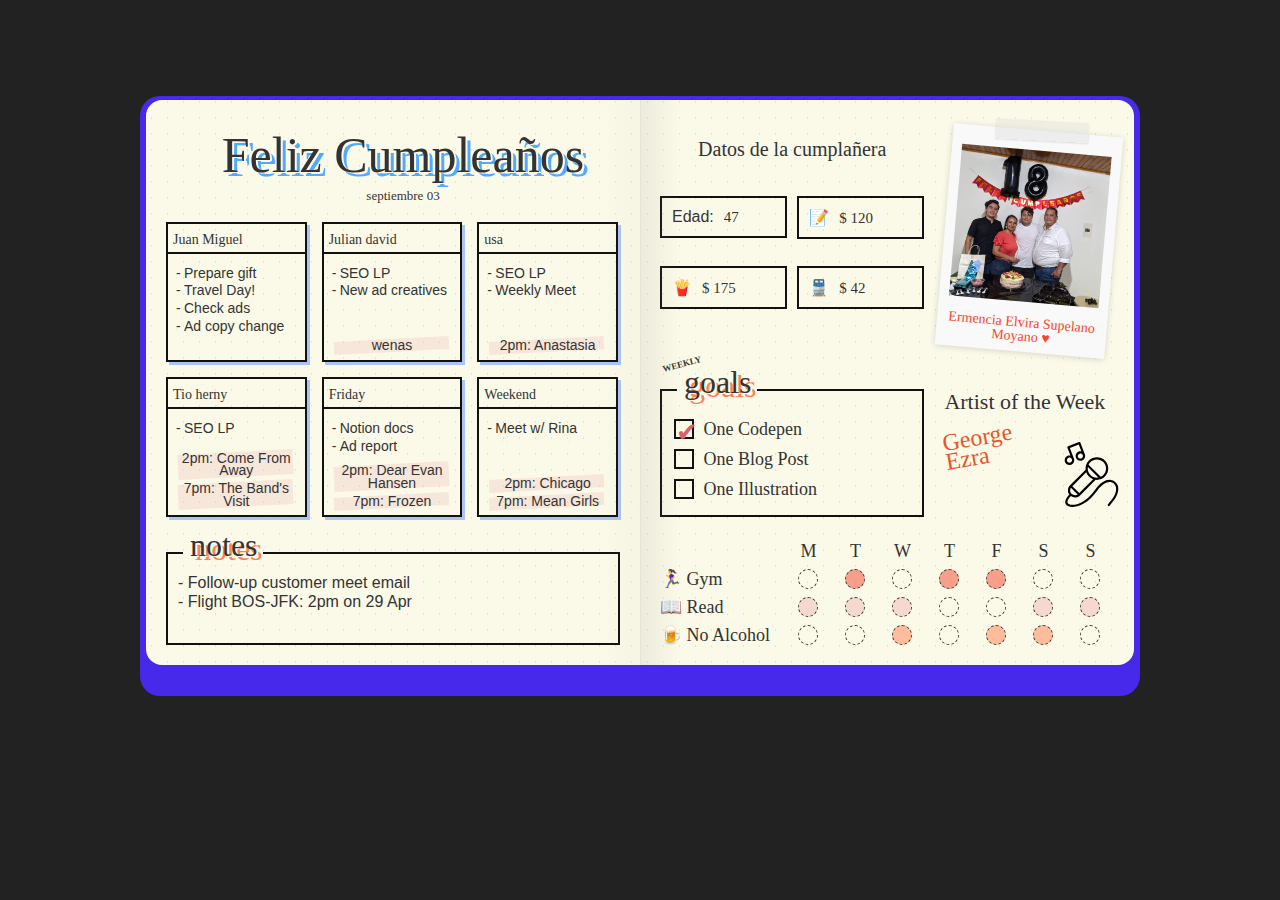
==== css-grid-bullet-journal/index.html @ 6446b3a5 "first commit" ====
<!doctype html>
<!--[if lte IE 9]>
<html lang="en" class="oldie">
<![endif]-->
<!--[if gt IE 9]><!-->
<html lang="en">
<!--<![endif]-->

<head>
  <meta charset="utf-8">
  <meta name="viewport" content="width=device-width, initial-scale=1">
  <title>Feliz cumpleaños</title>
  <link rel="icon" type="image/png"
    href="https://happysundaydesayunos.com/wp-content/uploads/2019/05/A-instagram-globos.jpg" sizes="20x20">
  <link rel="stylesheet" media="all" href="style.css" />
</head>

<body>
  <div class="main-content">
    <div class="notebook">
      <div class="notebook__inner">
        <div class="title">
          <h1>Feliz Cumpleaños</h1>
          <h3>septiembre 03</h3>
        </div>
        <div class="days">
          <div class="days__item">
            <div class="days__day">Juan Miguel</div>
            <div class="days__list">
              <p>Prepare gift</p>
              <p>Travel Day!</p>
              <p>Check ads</p>
              <p>Ad copy change</p>
            </div>
          </div>
          <div class="days__item">
            <div class="days__day">Julian david</div>
            <div class="days__list">
              <p>SEO LP</p>
              <p>New ad creatives</p>
              <div class="highlighted">
                <div class="text"> <span>wenas</span></div>
              </div>
            </div>
          </div>
          <div class="days__item">
            <div class="days__day">usa</div>
            <div class="days__list">
              <p>SEO LP</p>
              <p>Weekly Meet</p>
              <div class="highlighted">
                <div class="text"> <span>2pm: Anastasia</span></div>
              </div>
            </div>
          </div>
          <div class="days__item">
            <div class="days__day">Tio herny</div>
            <div class="days__list">
              <p>SEO LP</p>
              <div class="highlighted">
                <div class="text"> <span>2pm: Come From Away</span></div>
                <div class="text"> <span>7pm: The Band's Visit</span></div>
              </div>
            </div>
          </div>
          <div class="days__item">
            <div class="days__day">Friday</div>
            <div class="days__list">
              <p>Notion docs</p>
              <p>Ad report</p>
              <div class="highlighted">
                <div class="text"> <span>2pm: Dear Evan Hansen</span></div>
                <div class="text"> <span>7pm: Frozen</span></div>
              </div>
            </div>
          </div>
          <div class="days__item">
            <div class="days__day">Weekend</div>
            <div class="days__list">
              <p>Meet w/ Rina</p>
              <div class="highlighted">
                <div class="text"> <span>2pm: Chicago</span></div>
                <div class="text"> <span>7pm: Mean Girls</span></div>
              </div>
            </div>
          </div>
        </div>
        <div class="notes"><span>notes</span>
          <div class="notes__list">
            - Follow-up customer meet email<br />- Flight BOS-JFK: 2pm on 29 Apr</div>
        </div>
        <div class="expenses">
          <h4>Datos de la cumplañera</h4>
          <div class="expenses__box"><span class="expenses__title">Edad:</span><span class="expenses__amount"> 47</span>
          </div>
          <div class="expenses__box"><span class="expenses__title">📝</span><span class="expenses__amount">$ 120</span>
          </div>
          <div class="expenses__box"><span class="expenses__title">🍟</span><span class="expenses__amount">$ 175</span>
          </div>
          <div class="expenses__box"><span class="expenses__title">🚆</span><span class="expenses__amount">$ 42</span>
          </div>

        </div>
        <div class="picture">
          <div class="picture__border"><img src="1.jpeg" />
            <figcaption>
              Ermencia Elvira Supelano Moyano &hearts; </figcaption>
          </div>
        </div>
        <div class="goals"><span>weekly</span><span>goals</span>
          <div class="goals__inner">
            <div class="goals__list">
              <div class="goals__item">
                <div class="goals__item__checkbox"> <span>&#10004;</span></div>
                <div class="goals__item__desc">One Codepen </div>
              </div>
              <div class="goals__item">
                <div class="goals__item__checkbox"></div>
                <div class="goals__item__desc">One Blog Post</div>
              </div>
              <div class="goals__item">
                <div class="goals__item__checkbox"></div>
                <div class="goals__item__desc">One Illustration</div>
              </div>
            </div>
          </div>
        </div>
        <div class="music">
          <div class="music__title">Artist of the Week</div>
          <div class="music__artist">George Ezra</div>
          <svg viewBox="0 0 444.18 444.18">
            <path
              d="M400.348,294.485c-8.014-20.093-24.798-33.091-46.049-35.662c-34.474-4.172-72.55,19.051-104.452,63.713   C178.301,422.701,110.164,429.493,90.976,429.168c-16.64-0.268-27.452-5.433-30.785-10.433   c-8.769-13.154,9.513-36.94,20.978-48.972c8.255,6.058,18.181,9.334,28.613,9.334c12.955,0,25.134-5.045,34.294-14.206   l106.461-106.46c2.786,0.3,5.602,0.467,8.444,0.467c20.7,0,40.162-8.062,54.801-22.7c14.638-14.638,22.699-34.1,22.699-54.801   c0-20.701-8.062-40.163-22.699-54.801c-30.219-30.217-79.385-30.215-109.602,0c-14.638,14.638-22.699,34.1-22.699,54.801   c0,2.842,0.167,5.658,0.467,8.444L75.488,296.304c-9.161,9.16-14.206,21.339-14.206,34.294c0,10.412,3.265,20.319,9.3,28.564   c-4.132,4.317-10.097,11.035-15.416,18.867c-16.741,24.653-13.295,40.269-7.456,49.027c6.927,10.392,23.011,16.788,43.023,17.11   c0.541,0.009,1.089,0.013,1.651,0.013c17.095,0,43.821-4.224,76.704-23.5c33.207-19.465,64.485-49.552,92.964-89.424   c28.193-39.471,62.012-60.985,90.444-57.541c15.637,1.891,27.999,11.487,33.918,26.327c10.44,26.179-0.117,62.094-28.242,96.072   c-8.815,10.649-16.981,21.185-24.273,31.314c-2.42,3.362-1.656,8.049,1.705,10.469s8.049,1.657,10.469-1.705   c7.096-9.856,15.054-20.123,23.654-30.513C401.406,367.408,412.853,325.841,400.348,294.485z M86.095,354.286   c-6.327-6.327-9.812-14.74-9.812-23.688c0-6.392,1.787-12.505,5.108-17.785l46.177,46.177c-5.28,3.322-11.394,5.108-17.785,5.108   C100.835,364.098,92.422,360.613,86.095,354.286z M214.788,225.593c-11.805-11.805-18.306-27.5-18.306-44.194   c0-3.396,0.283-6.747,0.811-10.036l71.725,71.725c-3.289,0.528-6.64,0.811-10.036,0.811   C242.288,243.899,226.593,237.397,214.788,225.593z M214.788,137.204c12.185-12.184,28.189-18.276,44.194-18.276   s32.01,6.092,44.193,18.276c11.806,11.805,18.307,27.5,18.307,44.194s-6.501,32.39-18.307,44.194   c-5.276,5.276-11.333,9.484-17.905,12.534l-83.017-83.017C205.304,148.537,209.512,142.48,214.788,137.204z M204.182,236.199   c8.337,8.337,18.243,14.533,29.047,18.329l-94.455,94.455l-47.376-47.376l94.455-94.456   C189.649,217.956,195.844,227.862,204.182,236.199z">
            </path>
            <path
              d="M71.404,156.771c3.832,0,7.727-0.683,11.515-2.124c8.114-3.085,14.542-9.146,18.097-17.065s3.815-16.75,0.729-24.864   L74.201,40.279l60.756-23.103l17.82,46.862c-5.879-1.236-12.163-0.87-18.183,1.419c-16.75,6.37-25.195,25.179-18.826,41.93   c4.929,12.961,17.306,20.95,30.414,20.95c3.832,0,7.727-0.683,11.515-2.124c8.114-3.085,14.542-9.146,18.097-17.065   s3.815-16.75,0.729-24.864l-30.211-79.45c-0.707-1.859-2.124-3.362-3.938-4.176s-3.879-0.875-5.738-0.168L61.859,28.924   c-3.872,1.472-5.817,5.804-4.345,9.676L78,92.472c-5.879-1.236-12.163-0.869-18.183,1.419c-16.75,6.37-25.195,25.179-18.826,41.93   C45.919,148.782,58.296,156.771,71.404,156.771z M162.109,103.004c-1.915,4.264-5.375,7.528-9.745,9.189   c-9.021,3.428-19.147-1.118-22.578-10.137c-3.429-9.02,1.118-19.148,10.137-22.578c2.041-0.776,4.137-1.144,6.201-1.144   c7.058,0,13.723,4.302,16.377,11.281C164.163,93.985,164.024,98.739,162.109,103.004z M65.148,107.912   c2.041-0.776,4.137-1.144,6.201-1.144c7.058,0,13.723,4.302,16.377,11.281c1.661,4.37,1.522,9.124-0.393,13.389   c-1.915,4.264-5.375,7.528-9.745,9.189c-9.021,3.429-19.147-1.118-22.578-10.137C51.582,121.47,56.129,111.342,65.148,107.912z">
            </path>
          </svg>
        </div>
        <div class="tracker">
          <div class="tracker__day">M</div>
          <div class="tracker__day">T</div>
          <div class="tracker__day">W</div>
          <div class="tracker__day">T</div>
          <div class="tracker__day">F</div>
          <div class="tracker__day">S</div>
          <div class="tracker__day">S</div>
          <div class="tracker__title">🏃‍♀️ Gym</div>
          <div class="tracker__bubble"></div>
          <div class="tracker__bubble"></div>
          <div class="tracker__bubble"></div>
          <div class="tracker__bubble"></div>
          <div class="tracker__bubble"></div>
          <div class="tracker__bubble"></div>
          <div class="tracker__bubble"></div>
          <div class="tracker__title">📖 Read</div>
          <div class="tracker__bubble"></div>
          <div class="tracker__bubble"></div>
          <div class="tracker__bubble"></div>
          <div class="tracker__bubble"></div>
          <div class="tracker__bubble"></div>
          <div class="tracker__bubble"></div>
          <div class="tracker__bubble"></div>
          <div class="tracker__title">🍺 No Alcohol</div>
          <div class="tracker__bubble"></div>
          <div class="tracker__bubble"></div>
          <div class="tracker__bubble"></div>
          <div class="tracker__bubble"></div>
          <div class="tracker__bubble"></div>
          <div class="tracker__bubble"></div>
          <div class="tracker__bubble"></div>
        </div>
      </div>
    </div>
  </div>

</body>

</html>
---- css-grid-bullet-journal/style.css ----
* {
  box-sizing: border-box;
}

body {
  background: #222;
  font-family: "Gochi Hand", sans-serif;
  color: #333;
}

aside.context {
  text-align: center;
  color: #fff;
  line-height: 1.7;
  font-size: 20px;
  letter-spacing: .5px;
}

aside.context a {
  text-decoration: none;
  color: #fff;
  padding: 3px 0;
  border-bottom: 1px dashed;
}

aside.context a:hover {
  border-bottom: 1px solid;
}

aside.context .explanation {
  max-width: 700px;
  margin: 4em auto 0;
}

footer {
  text-align: center;
  margin: 4em auto;
  width: 100%;
}

footer a {
  text-decoration: none;
  display: inline-block;
  width: 45px;
  height: 45px;
  border-radius: 50%;
  background: transparent;
  border: 1px dashed #fff;
  color: #fff;
  margin: 5px;
}

footer a:hover {
  background: rgba(255, 255, 255, 0.1);
}

footer a .icons {
  margin-top: 12px;
  display: inline-block;
  font-size: 20px;
}

.main-content {
  margin: 6em auto;
}

.notebook {
  max-width: 1000px;
  min-width: 600px;
  min-height: 600px;
  margin: auto;
  border-radius: 20px;
  background: #4729ec;
  padding: 4px 6px 2.5px;
}

.notebook__inner {
  width: 100%;
  height: 100%;
  position: relative;
  border-radius: 16px;
  background: linear-gradient(90deg, #fbfae8 15px, transparent 1%) center, linear-gradient(#fbfae8 15px, transparent 1%) center, #ccc;
  background-size: 16px 16px;
  display: grid;
  padding: 30px 20px 25px;
  grid-template-areas: "title expenses picture""days expenses picture""days expenses picture""days goals quote""notes tracker tracker";
  grid-template-columns: 50% 30% 20%;
  grid-template-rows: 18% auto auto 30% 25%;
}

.notebook__inner:after {
  content: "";
  width: 100px;
  height: 100%;
  top: 0;
  margin: auto;
  left: 0;
  right: 0;
  position: absolute;
  background: linear-gradient(to right, transparent 10%, rgba(153, 153, 153, 0.05) 50%, rgba(153, 153, 153, 0.4) 51%, rgba(153, 153, 153, 0.15) 51.5%, transparent 90%);
}

.title {
  grid-area: title;
  text-align: center;
}

.title h1 {
  font: 50px/1 "Lobster", cursive;
  text-shadow: 2px 1px 0 #fbfae8, 5px 4px 0 rgb(80, 170, 255);
  margin: 0;
}

.title h3 {
  font: 13px/1.2 "Rock Salt", cursive;
  margin: 8px;
}

.days {
  grid-area: days;
  display: grid;
  grid-template-columns: repeat(3, 1fr);
  grid-template-rows: repeat(2, 1fr);
  grid-gap: 15px;
  margin-right: 22px;
}

.days__item {
  border: 2px solid #111;
  position: relative;
}

.days__item:nth-child(1) {
  box-shadow: 3px 3px 0 0 rgba(137, 172, 248, 0.7);

}

.days__item:nth-child(2) {
  box-shadow: 3px 3px 0 0 rgba(137, 172, 248, 0.7);

}

.days__item:nth-child(3) {
  box-shadow: 3px 3px 0 0 rgba(137, 172, 248, 0.7);
}

.days__item:nth-child(4) {
  box-shadow: 3px 3px 0 0 rgba(137, 172, 248, 0.7);
}

.days__item:nth-child(5) {
  box-shadow: 3px 3px 0 0 rgba(137, 172, 248, 0.7);
}

.days__item:nth-child(6) {
  box-shadow: 3px 3px 0 0 rgba(137, 172, 248, 0.7);

}

.days__day {
  padding: 5px 5px 2px;
  font: 14px/1.5 "Special Elite", cursive;
  border-bottom: 2px solid #111;
}

.days__list {
  padding: 8px;
  font-size: 14px;
  line-height: .9;
}

.days p {
  padding-left: 8px;
  position: relative;
  margin: 5px 0;
}

.days p:after {
  content: '-';
  top: 0;
  position: absolute;
  left: 0;
}

.days .highlighted {
  position: absolute;
  width: 100%;
  bottom: 0;
  padding: 8px;
  left: 0;
  text-align: center;
}

.days .highlighted .text {
  margin-top: 5px;
  position: relative;
}

.days .highlighted .text span {
  position: relative;
  z-index: 2;
}

.days .highlighted .text:after {
  content: '';
  background: rgba(239, 184, 186, 0.3);
  width: 95%;
  height: 100%;
  position: absolute;
  left: 2px;
  top: 0;
  z-index: 1;
  transform: rotate(-3deg);
}

.notes {
  grid-area: notes;
  border: 2px solid #111;
  border-width: 0 2px 2px;
  margin: 35px 20px 0 0;
  position: relative;
}

.notes span {
  display: block;
  margin: -25px 22px;
  font: 32px "Lobster", cursive;
  text-shadow: 2px 1px 0 #fbfae8, 5px 4px 0 coral;
}

.notes span:before {
  content: "";
  position: absolute;
  width: 100%;
  height: 2px;
  top: 0;
  left: 0;
  background: #111;
  background: linear-gradient(to right, #111 15px, transparent 15px, transparent 95px, #111 95px);
}

.notes__list {
  margin-top: 24px;
  padding: 10px;
  line-height: 1.2;
}

.expenses {
  grid-area: expenses;
  margin: 0 0 20px 20px;
  display: grid;
  grid-gap: 10px 10px;
  align-items: center;
  grid-template-columns: repeat(4, 1fr);
  grid-template-rows: repeat(4, auto);
}

.expenses h4 {
  text-align: center;
  margin: 0 0 10px;
  font: 20px/1 "Rock Salt", cursive;
}

.expenses h4:first-of-type {
  grid-column: 1 / span 4;
}

.expenses__box {
  border: 2px solid #111;
  grid-column: span 2;
  padding: 10px 10px 10px;
}

.expenses__title {
  font: 4px;
}

.expenses__amount {
  font: 15px 'Rock Salt', cursive;
  display: inline-block;
  margin-left: 10px;
}

.expenses .savings {
  position: relative;
  grid-column: 1 / span 4;
  width: 99%;
  padding: 10px 10px 5px;
  background: rgba(239, 184, 186, 0.4);
  box-shadow: 3px 3px 0 0 rgba(231, 149, 152, 0.7);
  font: 16px/1 "Rock Salt", cursive;
}

.picture {
  grid-area: picture;
  margin-left: 20px;
}

.picture__border {
  width: 100%;
  background: #f9f9f9;
  padding: 20px 10px 50px;
  height: 95%;
  transform: rotate(5deg);
  position: relative;
  box-shadow: 0 1px 6px rgba(0, 0, 0, 0.15);
}

.picture__border:after {
  content: "";
  width: 55%;
  height: 20px;
  top: -10px;
  z-index: 5;
  left: 25%;
  transform: rotate(-2deg);
  position: absolute;
  box-shadow: 0 1px 2px rgba(0, 0, 0, 0.1);
  background: rgba(220, 220, 220, 0.4);
}

.picture__border img {
  width: 100%;
  height: 100%;
  object-fit: cover;
}

.picture__border figcaption {
  margin: 10px 0;
  text-align: center;
  display: block;
  font: 14px/1 "Gochi Hand", cursive;
  color: #f4442e;
}

.goals {
  grid-area: goals;
  margin: 25px 0 0 20px;
  border: 2px solid #111;
  border-width: 0 2px 2px;
  position: relative;
}

.goals__item {
  padding: 3px 12px;
}

.goals__item__checkbox {
  border: 2px solid #111;
  width: 20px;
  height: 20px;
  display: inline-block;
  margin-right: 5px;
  position: relative;
}

.goals__item__checkbox span {
  font-size: 26px;
  display: inline-block;
  position: absolute;
  top: -4px;
  color: #db6165;
}

.goals__item__desc {
  display: inline-block;
  font: 18px "Gochi Hand", cursive;
  vertical-align: top;
}

.goals>span:nth-child(1) {
  position: absolute;
  text-transform: uppercase;
  font: 700 9px "Rock Salt", cursive;
  top: -30px;
  transform: rotate(-15deg);
}

.goals>span:nth-child(2) {
  display: block;
  margin: -25px 22px;
  font: 32px "Lobster", cursive;
  text-shadow: 2px 1px 0 #fbfae8, 5px 4px 0 coral;
}

.goals>span:nth-child(2):before {
  content: "";
  position: absolute;
  width: 100%;
  height: 2px;
  top: 0;
  left: 0;
  background: #111;
  background: linear-gradient(to right, #111 15px, transparent 15px, transparent 95px, #111 95px);
}

.goals__inner {
  margin-top: 40px;
}

.music {
  grid-area: quote;
  margin: 25px 0 10px 20px;
  position: relative;
}

.music__title {
  font: 22px "Special Elite", cursive;
}

.music__artist {
  color: #e4572e;
  margin: 15px 0;
  transform: rotate(-10deg);
  max-width: 50px;
  font: 24px/.8 'Gochi Hand', cursive;
}

.music svg {
  width: 65px;
  position: absolute;
  bottom: 0px;
  right: -10px;
}

.tracker {
  grid-area: tracker;
  display: grid;
  margin: 20px 0 0 20px;
  grid-template-rows: repeat(4, 28px);
  grid-template-columns: max-content repeat(7, 1fr);
  align-items: center;
  font: 18px/1 "Gochi Hand", cursive;
  grid-auto-flow: row;
  text-align: center;
}

.tracker__title {
  grid-column: 1;
  text-align: left;
  padding-right: 15px;
}

.tracker__day {
  text-align: center;
}

.tracker__day:nth-child(1) {
  grid-column-start: 2;
}

.tracker__bubble {
  border: 1.5px dashed;
  margin: auto;
  width: 20px;
  height: 20px;
  border-radius: 50%;
}

.tracker__bubble:nth-child(10),
.tracker__bubble:nth-child(12),
.tracker__bubble:nth-child(13) {
  background: rgba(244, 68, 46, 0.5);
}

.tracker__bubble:nth-child(17),
.tracker__bubble:nth-child(18),
.tracker__bubble:nth-child(19),
.tracker__bubble:nth-child(22),
.tracker__bubble:nth-child(23) {
  background: rgba(239, 184, 186, 0.5);
}

.tracker__bubble:nth-child(27),
.tracker__bubble:nth-child(29),
.tracker__bubble:nth-child(30) {
  background: rgba(255, 127, 80, 0.5);
}

/* Responsive here
@media screen and (max-width: 768px) {
	.main-content {
		padding: 1em;
	}
	.notebook__inner {
		grid-template-columns: 40% 25% 35%;
		grid-template-rows: auto;
		grid-template-areas: 
			"title title title" 
			"days days days" 
			"notes notes notes" 
			"expenses expenses expenses"
			"goals quote picture"
			"tracker tracker picture";
		> div {
			margin: 30px 20px;
		}
		&:after {
			width: 100%;
			height: 100px;
			bottom: 0;
			background: linear-gradient(
				to bottom,
				transparent 10%,
				rgba(153, 153, 153, 0.05) 50%,
				rgba(153, 153, 153, 0.4) 51%,
				rgba(153, 153, 153, 0.15) 51.5%,
				transparent 90%
			);
		}
	}
}
*/
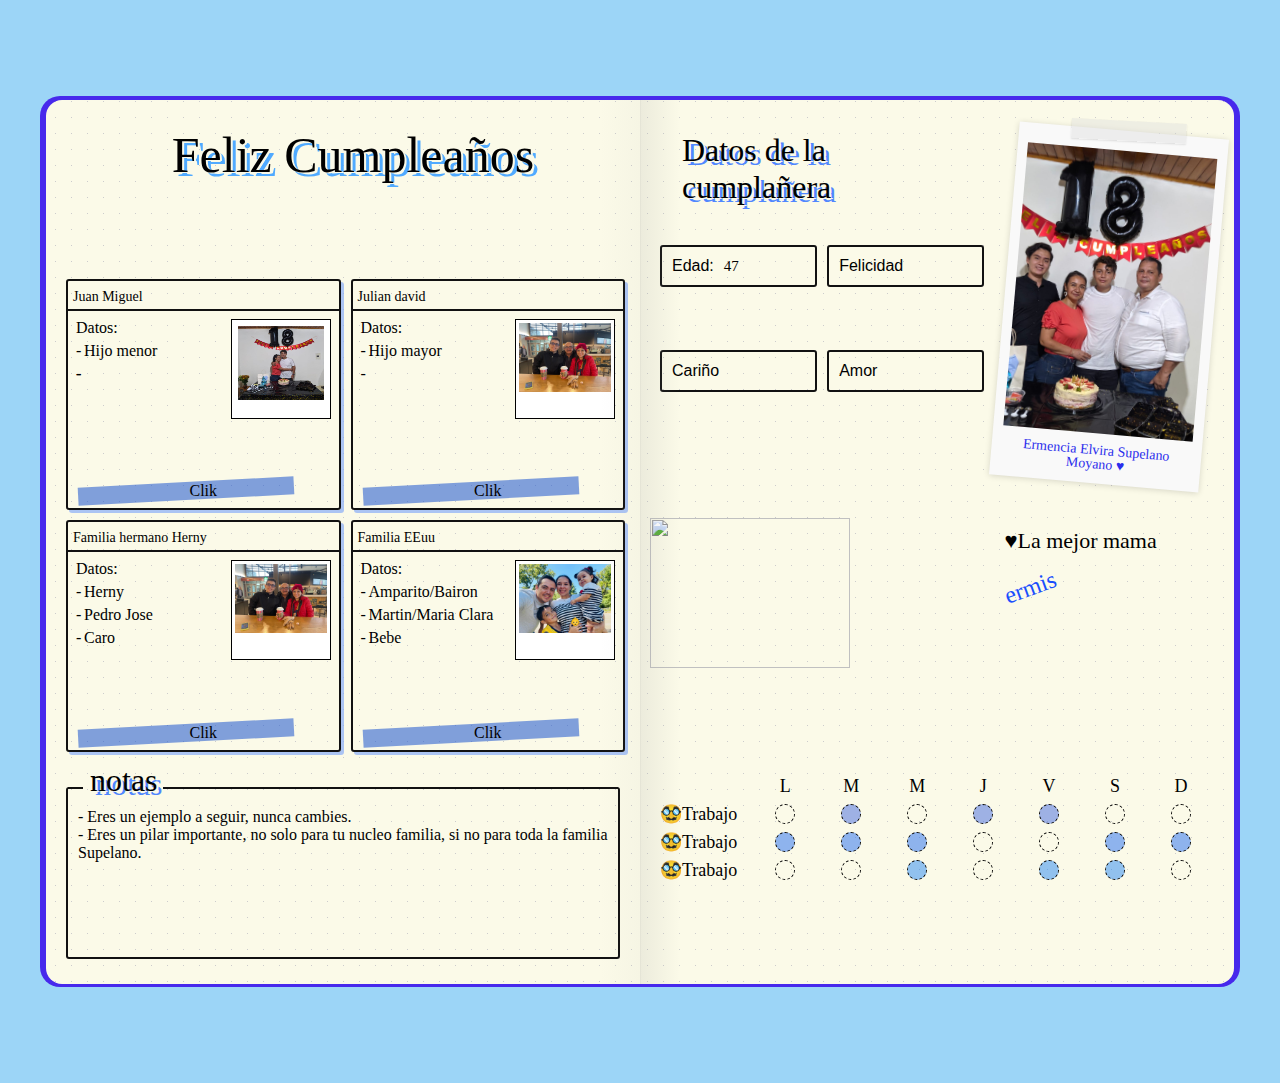
==== commit c45841f1: "PONER FOTOS Y CAMBIAR TEXTOS" ====
--- a/css-grid-bullet-journal/index.html
+++ b/css-grid-bullet-journal/index.html
@@ -1,10 +1,4 @@
-<!doctype html>
-<!--[if lte IE 9]>
-<html lang="en" class="oldie">
-<![endif]-->
-<!--[if gt IE 9]><!-->
-<html lang="en">
-<!--<![endif]-->
+<html lang="esp">
 
 <head>
   <meta charset="utf-8">
@@ -21,83 +15,90 @@
       <div class="notebook__inner">
         <div class="title">
           <h1>Feliz Cumpleaños</h1>
-          <h3>septiembre 03</h3>
         </div>
         <div class="days">
           <div class="days__item">
             <div class="days__day">Juan Miguel</div>
             <div class="days__list">
-              <p>Prepare gift</p>
-              <p>Travel Day!</p>
-              <p>Check ads</p>
-              <p>Ad copy change</p>
+              <div class="cat">
+                <img class="mio" src="4.jpg" />
+              </div>
+              <span>Datos:</span>
+              <p>Hijo menor</p>
+              <p></p>
+              <p></p>
+
+              <div class="highlighted">
+                <div class="text"> <span>Clik</span></div>
+              </div>
             </div>
           </div>
           <div class="days__item">
             <div class="days__day">Julian david</div>
             <div class="days__list">
-              <p>SEO LP</p>
-              <p>New ad creatives</p>
+              <div class="cat">
+                <img src="2.jpeg" />
+              </div>
+              <span>Datos:</span>
+              <p>Hijo mayor</p>
+              <p></p>
               <div class="highlighted">
-                <div class="text"> <span>wenas</span></div>
+                <div class="text"> <span>Clik</span></div>
               </div>
             </div>
           </div>
+
           <div class="days__item">
-            <div class="days__day">usa</div>
+            <div class="days__day">Familia hermano Herny</div>
             <div class="days__list">
-              <p>SEO LP</p>
-              <p>Weekly Meet</p>
+              <div class="cat">
+                <img src="2.jpeg" />
+              </div>
+              <span>Datos:</span>
+              <p>Herny</p>
+              <p>Pedro Jose</p>
+              <p>Caro</p>
+
               <div class="highlighted">
-                <div class="text"> <span>2pm: Anastasia</span></div>
+
+                <div class="text"> <span>Clik</span></div>
               </div>
             </div>
           </div>
+
           <div class="days__item">
-            <div class="days__day">Tio herny</div>
+            <div class="days__day">Familia EEuu</div>
             <div class="days__list">
-              <p>SEO LP</p>
+              <div class="cat">
+                <img src="3.jpeg" />
+              </div>
+              <span>Datos:</span>
+              <p>Amparito/Bairon</p>
+              <p>Martin/Maria Clara</p>
+              <p>Bebe</p>
+
               <div class="highlighted">
-                <div class="text"> <span>2pm: Come From Away</span></div>
-                <div class="text"> <span>7pm: The Band's Visit</span></div>
-              </div>
-            </div>
-          </div>
-          <div class="days__item">
-            <div class="days__day">Friday</div>
-            <div class="days__list">
-              <p>Notion docs</p>
-              <p>Ad report</p>
-              <div class="highlighted">
-                <div class="text"> <span>2pm: Dear Evan Hansen</span></div>
-                <div class="text"> <span>7pm: Frozen</span></div>
-              </div>
-            </div>
-          </div>
-          <div class="days__item">
-            <div class="days__day">Weekend</div>
-            <div class="days__list">
-              <p>Meet w/ Rina</p>
-              <div class="highlighted">
-                <div class="text"> <span>2pm: Chicago</span></div>
-                <div class="text"> <span>7pm: Mean Girls</span></div>
+                <div class="text"> <span>Clik</span></div>
               </div>
             </div>
           </div>
         </div>
-        <div class="notes"><span>notes</span>
+        <div class="notes"><span>notas</span>
           <div class="notes__list">
-            - Follow-up customer meet email<br />- Flight BOS-JFK: 2pm on 29 Apr</div>
+            - Eres un ejemplo a seguir, nunca cambies. <br />- Eres un pilar importante, no solo para tu nucleo familia,
+            si no para toda la familia Supelano.</div>
         </div>
         <div class="expenses">
           <h4>Datos de la cumplañera</h4>
-          <div class="expenses__box"><span class="expenses__title">Edad:</span><span class="expenses__amount"> 47</span>
+          <div class="expenses__box"><span class="expenses__title">Edad:</span><span class="expenses__amount">
+              47</span>
           </div>
-          <div class="expenses__box"><span class="expenses__title">📝</span><span class="expenses__amount">$ 120</span>
+          <div class="expenses__box"><span class="expenses__title">Felicidad</span><span class="expenses__amount">
+            </span>
           </div>
-          <div class="expenses__box"><span class="expenses__title">🍟</span><span class="expenses__amount">$ 175</span>
+          <div class="expenses__box"><span class="expenses__title">Cariño</span><span class="expenses__amount"> </span>
           </div>
-          <div class="expenses__box"><span class="expenses__title">🚆</span><span class="expenses__amount">$ 42</span>
+          <div class="expenses__box"><span class="expenses__title">Amor</span><span class="expenses__amount"> </span>
           </div>
 
         </div>
@@ -107,45 +108,22 @@
               Ermencia Elvira Supelano Moyano &hearts; </figcaption>
           </div>
         </div>
-        <div class="goals"><span>weekly</span><span>goals</span>
-          <div class="goals__inner">
-            <div class="goals__list">
-              <div class="goals__item">
-                <div class="goals__item__checkbox"> <span>&#10004;</span></div>
-                <div class="goals__item__desc">One Codepen </div>
-              </div>
-              <div class="goals__item">
-                <div class="goals__item__checkbox"></div>
-                <div class="goals__item__desc">One Blog Post</div>
-              </div>
-              <div class="goals__item">
-                <div class="goals__item__checkbox"></div>
-                <div class="goals__item__desc">One Illustration</div>
-              </div>
-            </div>
-          </div>
-        </div>
+
+        <img class="gg"
+          src="https://images.vexels.com/media/users/3/217128/isolated/preview/6b516b513468633bbbdb74f551dc6d26-diseno-de-dibujo-lineal-de-corazones-superpuestos.png" />
         <div class="music">
-          <div class="music__title">Artist of the Week</div>
-          <div class="music__artist">George Ezra</div>
-          <svg viewBox="0 0 444.18 444.18">
-            <path
-              d="M400.348,294.485c-8.014-20.093-24.798-33.091-46.049-35.662c-34.474-4.172-72.55,19.051-104.452,63.713   C178.301,422.701,110.164,429.493,90.976,429.168c-16.64-0.268-27.452-5.433-30.785-10.433   c-8.769-13.154,9.513-36.94,20.978-48.972c8.255,6.058,18.181,9.334,28.613,9.334c12.955,0,25.134-5.045,34.294-14.206   l106.461-106.46c2.786,0.3,5.602,0.467,8.444,0.467c20.7,0,40.162-8.062,54.801-22.7c14.638-14.638,22.699-34.1,22.699-54.801   c0-20.701-8.062-40.163-22.699-54.801c-30.219-30.217-79.385-30.215-109.602,0c-14.638,14.638-22.699,34.1-22.699,54.801   c0,2.842,0.167,5.658,0.467,8.444L75.488,296.304c-9.161,9.16-14.206,21.339-14.206,34.294c0,10.412,3.265,20.319,9.3,28.564   c-4.132,4.317-10.097,11.035-15.416,18.867c-16.741,24.653-13.295,40.269-7.456,49.027c6.927,10.392,23.011,16.788,43.023,17.11   c0.541,0.009,1.089,0.013,1.651,0.013c17.095,0,43.821-4.224,76.704-23.5c33.207-19.465,64.485-49.552,92.964-89.424   c28.193-39.471,62.012-60.985,90.444-57.541c15.637,1.891,27.999,11.487,33.918,26.327c10.44,26.179-0.117,62.094-28.242,96.072   c-8.815,10.649-16.981,21.185-24.273,31.314c-2.42,3.362-1.656,8.049,1.705,10.469s8.049,1.657,10.469-1.705   c7.096-9.856,15.054-20.123,23.654-30.513C401.406,367.408,412.853,325.841,400.348,294.485z M86.095,354.286   c-6.327-6.327-9.812-14.74-9.812-23.688c0-6.392,1.787-12.505,5.108-17.785l46.177,46.177c-5.28,3.322-11.394,5.108-17.785,5.108   C100.835,364.098,92.422,360.613,86.095,354.286z M214.788,225.593c-11.805-11.805-18.306-27.5-18.306-44.194   c0-3.396,0.283-6.747,0.811-10.036l71.725,71.725c-3.289,0.528-6.64,0.811-10.036,0.811   C242.288,243.899,226.593,237.397,214.788,225.593z M214.788,137.204c12.185-12.184,28.189-18.276,44.194-18.276   s32.01,6.092,44.193,18.276c11.806,11.805,18.307,27.5,18.307,44.194s-6.501,32.39-18.307,44.194   c-5.276,5.276-11.333,9.484-17.905,12.534l-83.017-83.017C205.304,148.537,209.512,142.48,214.788,137.204z M204.182,236.199   c8.337,8.337,18.243,14.533,29.047,18.329l-94.455,94.455l-47.376-47.376l94.455-94.456   C189.649,217.956,195.844,227.862,204.182,236.199z">
-            </path>
-            <path
-              d="M71.404,156.771c3.832,0,7.727-0.683,11.515-2.124c8.114-3.085,14.542-9.146,18.097-17.065s3.815-16.75,0.729-24.864   L74.201,40.279l60.756-23.103l17.82,46.862c-5.879-1.236-12.163-0.87-18.183,1.419c-16.75,6.37-25.195,25.179-18.826,41.93   c4.929,12.961,17.306,20.95,30.414,20.95c3.832,0,7.727-0.683,11.515-2.124c8.114-3.085,14.542-9.146,18.097-17.065   s3.815-16.75,0.729-24.864l-30.211-79.45c-0.707-1.859-2.124-3.362-3.938-4.176s-3.879-0.875-5.738-0.168L61.859,28.924   c-3.872,1.472-5.817,5.804-4.345,9.676L78,92.472c-5.879-1.236-12.163-0.869-18.183,1.419c-16.75,6.37-25.195,25.179-18.826,41.93   C45.919,148.782,58.296,156.771,71.404,156.771z M162.109,103.004c-1.915,4.264-5.375,7.528-9.745,9.189   c-9.021,3.428-19.147-1.118-22.578-10.137c-3.429-9.02,1.118-19.148,10.137-22.578c2.041-0.776,4.137-1.144,6.201-1.144   c7.058,0,13.723,4.302,16.377,11.281C164.163,93.985,164.024,98.739,162.109,103.004z M65.148,107.912   c2.041-0.776,4.137-1.144,6.201-1.144c7.058,0,13.723,4.302,16.377,11.281c1.661,4.37,1.522,9.124-0.393,13.389   c-1.915,4.264-5.375,7.528-9.745,9.189c-9.021,3.429-19.147-1.118-22.578-10.137C51.582,121.47,56.129,111.342,65.148,107.912z">
-            </path>
-          </svg>
+          <div class="music__title"> &hearts;La mejor mama</div>
+          <div class="music__artist">ermis</div>
         </div>
         <div class="tracker">
+          <div class="tracker__day">L</div>
           <div class="tracker__day">M</div>
-          <div class="tracker__day">T</div>
-          <div class="tracker__day">W</div>
-          <div class="tracker__day">T</div>
-          <div class="tracker__day">F</div>
+          <div class="tracker__day">M</div>
+          <div class="tracker__day">J</div>
+          <div class="tracker__day">V</div>
           <div class="tracker__day">S</div>
-          <div class="tracker__day">S</div>
-          <div class="tracker__title">🏃‍♀️ Gym</div>
+          <div class="tracker__day">D</div>
+          <div class="tracker__title">🥸Trabajo</div>
           <div class="tracker__bubble"></div>
           <div class="tracker__bubble"></div>
           <div class="tracker__bubble"></div>
@@ -153,7 +131,7 @@
           <div class="tracker__bubble"></div>
           <div class="tracker__bubble"></div>
           <div class="tracker__bubble"></div>
-          <div class="tracker__title">📖 Read</div>
+          <div class="tracker__title"> 🥸Trabajo</div>
           <div class="tracker__bubble"></div>
           <div class="tracker__bubble"></div>
           <div class="tracker__bubble"></div>
@@ -161,7 +139,7 @@
           <div class="tracker__bubble"></div>
           <div class="tracker__bubble"></div>
           <div class="tracker__bubble"></div>
-          <div class="tracker__title">🍺 No Alcohol</div>
+          <div class="tracker__title">🥸Trabajo</div>
           <div class="tracker__bubble"></div>
           <div class="tracker__bubble"></div>
           <div class="tracker__bubble"></div>
--- a/css-grid-bullet-journal/style.css
+++ b/css-grid-bullet-journal/style.css
@@ -3,9 +3,9 @@
 }
 
 body {
-  background: #222;
+  background: rgb(156, 213, 247);
   font-family: "Gochi Hand", sans-serif;
-  color: #333;
+  color: rgb(0, 0, 0);
 }
 
 aside.context {
@@ -65,9 +65,9 @@
 }
 
 .notebook {
-  max-width: 1000px;
-  min-width: 600px;
-  min-height: 600px;
+  max-width: 1200px;
+  min-width: 700px;
+  min-height: 700px;
   margin: auto;
   border-radius: 20px;
   background: #4729ec;
@@ -119,15 +119,16 @@
 .days {
   grid-area: days;
   display: grid;
-  grid-template-columns: repeat(3, 1fr);
+  grid-template-columns: repeat(2, 1fr);
   grid-template-rows: repeat(2, 1fr);
-  grid-gap: 15px;
-  margin-right: 22px;
+  grid-gap: 10px;
+  margin-right: 15px;
 }
 
 .days__item {
   border: 2px solid #111;
   position: relative;
+  border-radius: 3px;
 }
 
 .days__item:nth-child(1) {
@@ -148,14 +149,6 @@
   box-shadow: 3px 3px 0 0 rgba(137, 172, 248, 0.7);
 }
 
-.days__item:nth-child(5) {
-  box-shadow: 3px 3px 0 0 rgba(137, 172, 248, 0.7);
-}
-
-.days__item:nth-child(6) {
-  box-shadow: 3px 3px 0 0 rgba(137, 172, 248, 0.7);
-
-}
 
 .days__day {
   padding: 5px 5px 2px;
@@ -167,6 +160,7 @@
   padding: 8px;
   font-size: 14px;
   line-height: .9;
+  font: 16px "Lobster", cursive;
 }
 
 .days p {
@@ -203,8 +197,8 @@
 
 .days .highlighted .text:after {
   content: '';
-  background: rgba(239, 184, 186, 0.3);
-  width: 95%;
+  background: rgba(35, 90, 207, 0.568);
+  width: 85%;
   height: 100%;
   position: absolute;
   left: 2px;
@@ -219,13 +213,14 @@
   border-width: 0 2px 2px;
   margin: 35px 20px 0 0;
   position: relative;
+  border-radius: 3px;
 }
 
 .notes span {
   display: block;
   margin: -25px 22px;
   font: 32px "Lobster", cursive;
-  text-shadow: 2px 1px 0 #fbfae8, 5px 4px 0 coral;
+  text-shadow: 2px 1px 0 #fbfae8, 5px 4px 0 rgb(80, 135, 255);
 }
 
 .notes span:before {
@@ -243,6 +238,8 @@
   margin-top: 24px;
   padding: 10px;
   line-height: 1.2;
+  font: 16px "Lobster", cursive;
+
 }
 
 .expenses {
@@ -255,11 +252,15 @@
   grid-template-rows: repeat(4, auto);
 }
 
+
+
 .expenses h4 {
-  text-align: center;
-  margin: 0 0 10px;
-  font: 20px/1 "Rock Salt", cursive;
-}
+  display: block;
+  margin: -25px 22px;
+  font: 32px "Lobster", cursive;
+  text-shadow: 2px 1px 0 #fbfae8, 5px 4px 0 rgb(80, 135, 255);
+}
+
 
 .expenses h4:first-of-type {
   grid-column: 1 / span 4;
@@ -269,6 +270,7 @@
   border: 2px solid #111;
   grid-column: span 2;
   padding: 10px 10px 10px;
+  border-radius: 3px;
 }
 
 .expenses__title {
@@ -287,7 +289,7 @@
   width: 99%;
   padding: 10px 10px 5px;
   background: rgba(239, 184, 186, 0.4);
-  box-shadow: 3px 3px 0 0 rgba(231, 149, 152, 0.7);
+  box-shadow: 3px 3px 0 0 rgba(73, 115, 204, 0.7);
   font: 16px/1 "Rock Salt", cursive;
 }
 
@@ -330,7 +332,7 @@
   text-align: center;
   display: block;
   font: 14px/1 "Gochi Hand", cursive;
-  color: #f4442e;
+  color: #2b2eec;
 }
 
 .goals {
@@ -339,10 +341,11 @@
   border: 2px solid #111;
   border-width: 0 2px 2px;
   position: relative;
+  border-radius: 3px;
 }
 
 .goals__item {
-  padding: 3px 12px;
+  padding: 5px 12px;
 }
 
 .goals__item__checkbox {
@@ -350,7 +353,7 @@
   width: 20px;
   height: 20px;
   display: inline-block;
-  margin-right: 5px;
+  margin-right: 10px;
   position: relative;
 }
 
@@ -359,7 +362,7 @@
   display: inline-block;
   position: absolute;
   top: -4px;
-  color: #db6165;
+  color: #4a9eee;
 }
 
 .goals__item__desc {
@@ -380,7 +383,7 @@
   display: block;
   margin: -25px 22px;
   font: 32px "Lobster", cursive;
-  text-shadow: 2px 1px 0 #fbfae8, 5px 4px 0 coral;
+  text-shadow: 2px 1px 0 #fbfae8, 5px 4px 0 rgb(71, 141, 245);
 }
 
 .goals>span:nth-child(2):before {
@@ -395,7 +398,7 @@
 }
 
 .goals__inner {
-  margin-top: 40px;
+  margin-top: 50px;
 }
 
 .music {
@@ -409,19 +412,13 @@
 }
 
 .music__artist {
-  color: #e4572e;
-  margin: 15px 0;
-  transform: rotate(-10deg);
+  color: #194efd;
+  margin: 25px 0;
+  transform: rotate(-20deg);
   max-width: 50px;
   font: 24px/.8 'Gochi Hand', cursive;
 }
 
-.music svg {
-  width: 65px;
-  position: absolute;
-  bottom: 0px;
-  right: -10px;
-}
 
 .tracker {
   grid-area: tracker;
@@ -460,7 +457,7 @@
 .tracker__bubble:nth-child(10),
 .tracker__bubble:nth-child(12),
 .tracker__bubble:nth-child(13) {
-  background: rgba(244, 68, 46, 0.5);
+  background: rgba(66, 103, 224, 0.5);
 }
 
 .tracker__bubble:nth-child(17),
@@ -468,46 +465,79 @@
 .tracker__bubble:nth-child(19),
 .tracker__bubble:nth-child(22),
 .tracker__bubble:nth-child(23) {
-  background: rgba(239, 184, 186, 0.5);
+  background: rgba(34, 107, 241, 0.5);
 }
 
 .tracker__bubble:nth-child(27),
 .tracker__bubble:nth-child(29),
 .tracker__bubble:nth-child(30) {
-  background: rgba(255, 127, 80, 0.5);
-}
-
-/* Responsive here
+  background: rgba(40, 135, 243, 0.5);
+}
+
+
+.gg {
+  position: 2px, 30px, 20px;
+  display: block;
+  margin: 15px 10px;
+  height: 150px;
+  width: 200px;
+
+}
+
+img {
+  max-width: 100%;
+  max-height: 100%;
+
+}
+
+.cat {
+  height: 100px;
+  width: 100px;
+  padding: 3px;
+  background-color: #ffffff;
+  width: 100px;
+  border: 1px solid #000000;
+  float: right;
+}
+
+.mio {
+  height: 80px;
+  width: 100px;
+  padding: 3px;
+}
+
+/*
 @media screen and (max-width: 768px) {
-	.main-content {
-		padding: 1em;
-	}
-	.notebook__inner {
-		grid-template-columns: 40% 25% 35%;
-		grid-template-rows: auto;
-		grid-template-areas: 
-			"title title title" 
-			"days days days" 
-			"notes notes notes" 
-			"expenses expenses expenses"
-			"goals quote picture"
-			"tracker tracker picture";
-		> div {
-			margin: 30px 20px;
-		}
-		&:after {
-			width: 100%;
-			height: 100px;
-			bottom: 0;
-			background: linear-gradient(
-				to bottom,
-				transparent 10%,
-				rgba(153, 153, 153, 0.05) 50%,
-				rgba(153, 153, 153, 0.4) 51%,
-				rgba(153, 153, 153, 0.15) 51.5%,
-				transparent 90%
-			);
-		}
-	}
+  .main-content {
+    padding: 1em;
+  }
+
+  .notebook__inner {
+    grid-template-columns: 40% 25% 35%;
+    grid-template-rows: auto;
+    grid-template-areas:
+      "title title title"
+      "days days days"
+      "notes notes notes"
+      "expenses expenses expenses"
+      "goals quote picture"
+      "tracker tracker picture";
+  }
+
+  div {
+    margin: 30px 20px;
+  }
+
+  &:after {
+    width: 100%;
+    height: 100px;
+    bottom: 0;
+    background: linear-gradient(to bottom,
+        transparent 10%,
+        rgba(153, 153, 153, 0.05) 50%,
+        rgba(153, 153, 153, 0.4) 51%,
+        rgba(153, 153, 153, 0.15) 51.5%,
+        transparent 90%);
+  }
 }
 */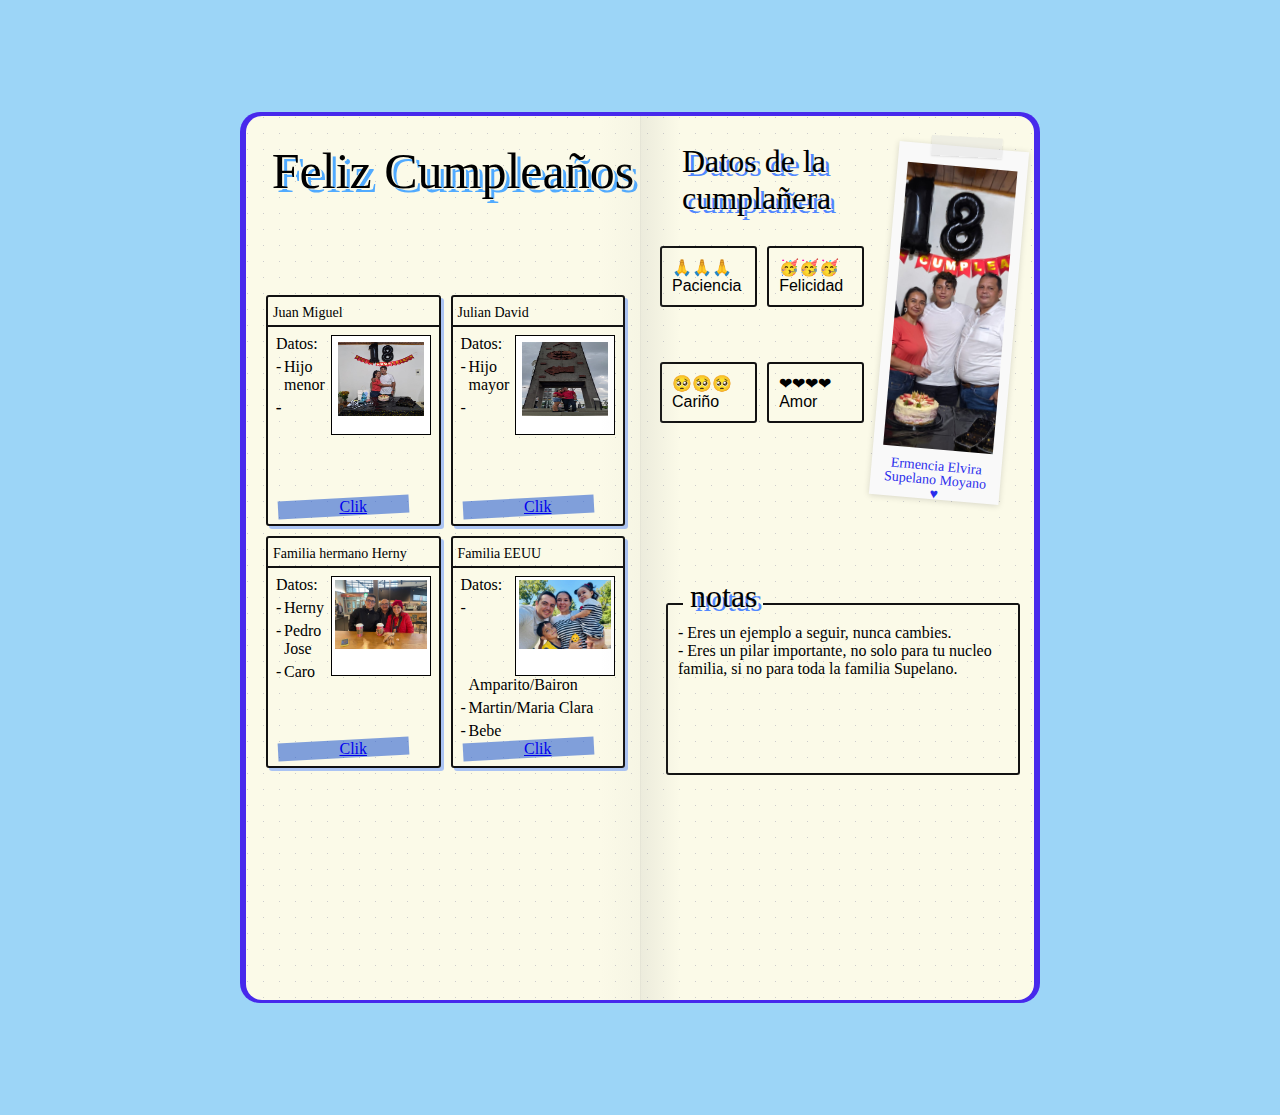
==== commit 75f53e52: "finalizado" ====
--- a/css-grid-bullet-journal/index.html
+++ b/css-grid-bullet-journal/index.html
@@ -29,21 +29,21 @@
               <p></p>
 
               <div class="highlighted">
-                <div class="text"> <span>Clik</span></div>
+                <div class="text"> <a href="segunda.html" target="_blank"><span>Clik</span></a></div>
               </div>
             </div>
           </div>
           <div class="days__item">
-            <div class="days__day">Julian david</div>
+            <div class="days__day">Julian David</div>
             <div class="days__list">
               <div class="cat">
-                <img src="2.jpeg" />
+                <img class="ell" src="4.jpeg" />
               </div>
               <span>Datos:</span>
               <p>Hijo mayor</p>
               <p></p>
               <div class="highlighted">
-                <div class="text"> <span>Clik</span></div>
+                <div class="text"><a href="tercer.html" target="_blank"><span>Clik</span></a></div>
               </div>
             </div>
           </div>
@@ -61,13 +61,13 @@
 
               <div class="highlighted">
 
-                <div class="text"> <span>Clik</span></div>
+                <div class="text"> <a href="cuarto.html" target="_blank"><span>Clik</span></a></div>
               </div>
             </div>
           </div>
 
           <div class="days__item">
-            <div class="days__day">Familia EEuu</div>
+            <div class="days__day">Familia EEUU</div>
             <div class="days__list">
               <div class="cat">
                 <img src="3.jpeg" />
@@ -78,27 +78,25 @@
               <p>Bebe</p>
 
               <div class="highlighted">
-                <div class="text"> <span>Clik</span></div>
+                <div class="text"> <a href="quinto.html" target="_blank"><span>Clik</span></a></div>
               </div>
             </div>
           </div>
         </div>
-        <div class="notes"><span>notas</span>
-          <div class="notes__list">
-            - Eres un ejemplo a seguir, nunca cambies. <br />- Eres un pilar importante, no solo para tu nucleo familia,
-            si no para toda la familia Supelano.</div>
-        </div>
+
         <div class="expenses">
           <h4>Datos de la cumplañera</h4>
-          <div class="expenses__box"><span class="expenses__title">Edad:</span><span class="expenses__amount">
-              47</span>
-          </div>
-          <div class="expenses__box"><span class="expenses__title">Felicidad</span><span class="expenses__amount">
+          <div class="expenses__box"><span class="expenses__title">🙏🙏🙏Paciencia</span><span class="expenses__amount">
             </span>
           </div>
-          <div class="expenses__box"><span class="expenses__title">Cariño</span><span class="expenses__amount"> </span>
+          <div class="expenses__box"><span class="expenses__title">🥳🥳🥳Felicidad</span><span class="expenses__amount">
+            </span>
           </div>
-          <div class="expenses__box"><span class="expenses__title">Amor</span><span class="expenses__amount"> </span>
+          <div class="expenses__box"><span class="expenses__title">🥺🥺🥺Cariño</span><span class="expenses__amount">
+            </span>
+          </div>
+          <div class="expenses__box"><span class="expenses__title">❤❤❤❤Amor</span><span class="expenses__amount">
+            </span>
           </div>
 
         </div>
@@ -108,48 +106,19 @@
               Ermencia Elvira Supelano Moyano &hearts; </figcaption>
           </div>
         </div>
+        <div class="notes">
+          <span>notas</span>
+          <div class="notes__list">
+            - Eres un ejemplo a seguir, nunca cambies. <br />- Eres un pilar importante, no solo para tu nucleo
+            familia,
+            si no para toda la familia Supelano.
+          </div>
+        </div>
 
-        <img class="gg"
-          src="https://images.vexels.com/media/users/3/217128/isolated/preview/6b516b513468633bbbdb74f551dc6d26-diseno-de-dibujo-lineal-de-corazones-superpuestos.png" />
-        <div class="music">
-          <div class="music__title"> &hearts;La mejor mama</div>
-          <div class="music__artist">ermis</div>
-        </div>
-        <div class="tracker">
-          <div class="tracker__day">L</div>
-          <div class="tracker__day">M</div>
-          <div class="tracker__day">M</div>
-          <div class="tracker__day">J</div>
-          <div class="tracker__day">V</div>
-          <div class="tracker__day">S</div>
-          <div class="tracker__day">D</div>
-          <div class="tracker__title">🥸Trabajo</div>
-          <div class="tracker__bubble"></div>
-          <div class="tracker__bubble"></div>
-          <div class="tracker__bubble"></div>
-          <div class="tracker__bubble"></div>
-          <div class="tracker__bubble"></div>
-          <div class="tracker__bubble"></div>
-          <div class="tracker__bubble"></div>
-          <div class="tracker__title"> 🥸Trabajo</div>
-          <div class="tracker__bubble"></div>
-          <div class="tracker__bubble"></div>
-          <div class="tracker__bubble"></div>
-          <div class="tracker__bubble"></div>
-          <div class="tracker__bubble"></div>
-          <div class="tracker__bubble"></div>
-          <div class="tracker__bubble"></div>
-          <div class="tracker__title">🥸Trabajo</div>
-          <div class="tracker__bubble"></div>
-          <div class="tracker__bubble"></div>
-          <div class="tracker__bubble"></div>
-          <div class="tracker__bubble"></div>
-          <div class="tracker__bubble"></div>
-          <div class="tracker__bubble"></div>
-          <div class="tracker__bubble"></div>
-        </div>
+
       </div>
     </div>
+  </div>
   </div>
 
 </body>
--- a/css-grid-bullet-journal/style.css
+++ b/css-grid-bullet-journal/style.css
@@ -61,13 +61,13 @@
 }
 
 .main-content {
-  margin: 6em auto;
+  margin: 7em auto;
 }
 
 .notebook {
-  max-width: 1200px;
-  min-width: 700px;
-  min-height: 700px;
+  max-width: 800px;
+  min-width: 600px;
+  min-height: 400px;
   margin: auto;
   border-radius: 20px;
   background: #4729ec;
@@ -176,7 +176,7 @@
   left: 0;
 }
 
-.days .highlighted {
+.highlighted {
   position: absolute;
   width: 100%;
   bottom: 0;
@@ -185,17 +185,17 @@
   text-align: center;
 }
 
-.days .highlighted .text {
+.highlighted .text {
   margin-top: 5px;
   position: relative;
 }
 
-.days .highlighted .text span {
+.highlighted .text span {
   position: relative;
   z-index: 2;
 }
 
-.days .highlighted .text:after {
+.highlighted .text:after {
   content: '';
   background: rgba(35, 90, 207, 0.568);
   width: 85%;
@@ -214,6 +214,8 @@
   margin: 35px 20px 0 0;
   position: relative;
   border-radius: 3px;
+  left: 400px;
+  bottom: 200px;
 }
 
 .notes span {
@@ -239,6 +241,7 @@
   padding: 10px;
   line-height: 1.2;
   font: 16px "Lobster", cursive;
+  left: 20px;
 
 }
 
@@ -501,6 +504,12 @@
 }
 
 .mio {
+  height: 80px;
+  width: 100px;
+  padding: 3px;
+}
+
+.ell {
   height: 80px;
   width: 100px;
   padding: 3px;
